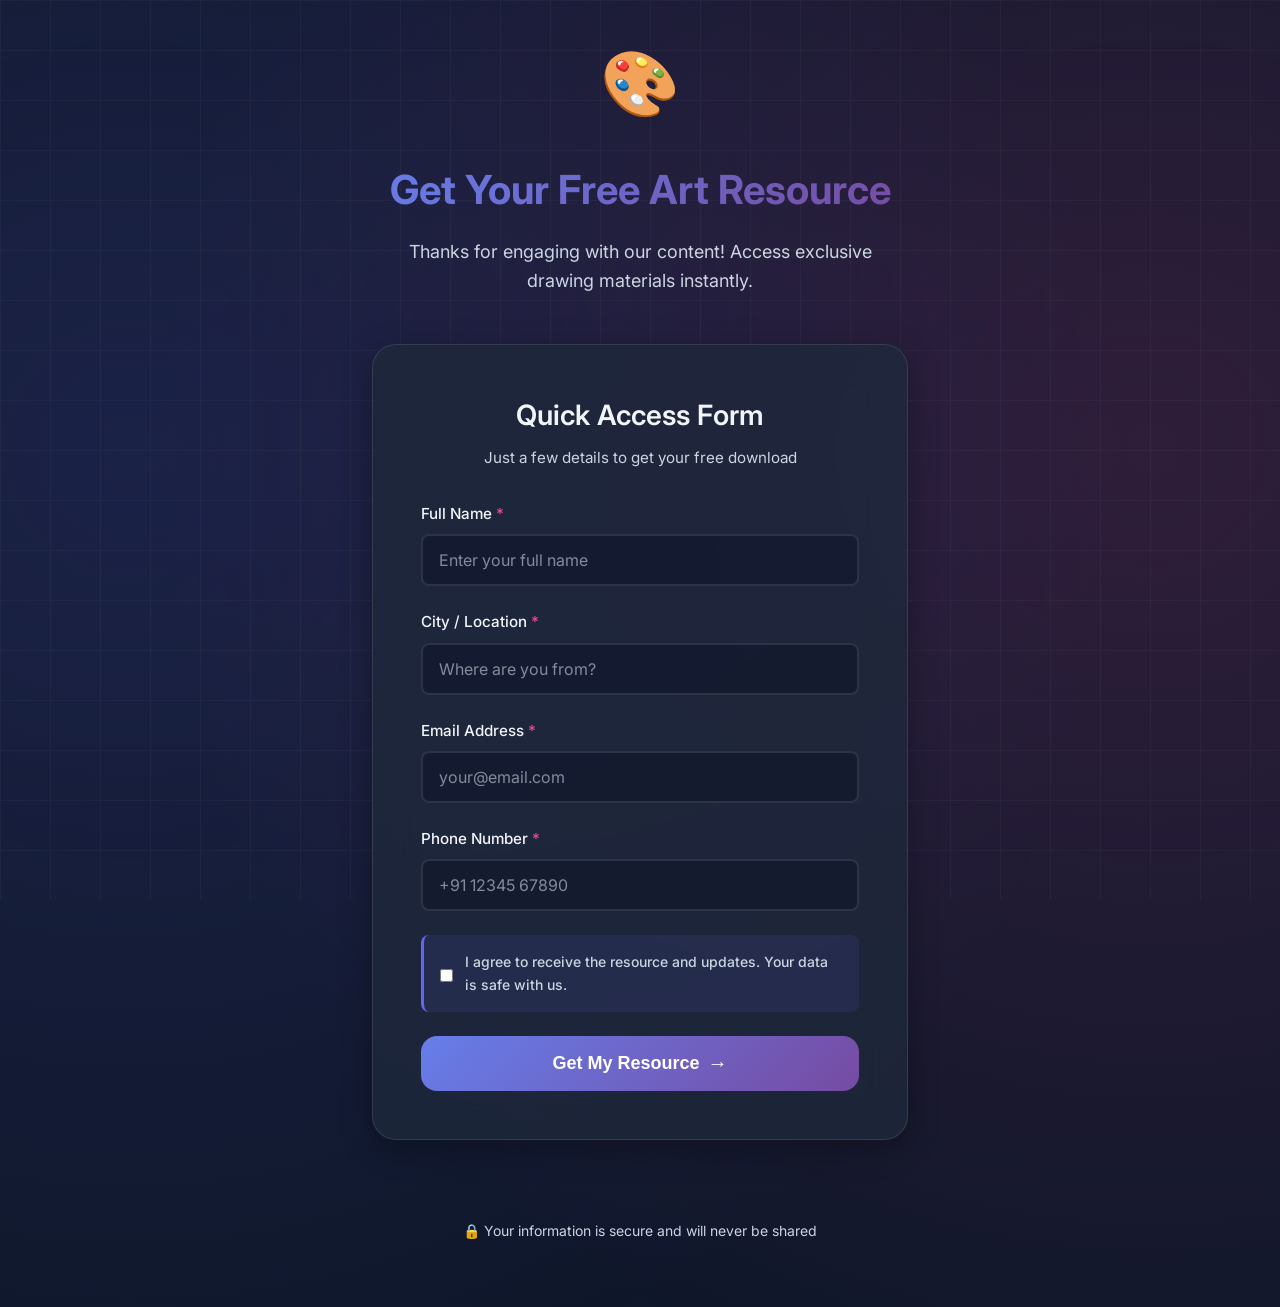
==== index.html @ a524d5ac "Initial commit - FrameGlobe landing pages" ====
<!DOCTYPE html>
<html lang="en">
<head>
    <meta charset="UTF-8">
    <meta name="viewport" content="width=device-width, initial-scale=1.0">
    <title>Get Your Free Art Resource</title>
    <meta name="description" content="Download exclusive art drawing resources and join our waiting list for premium courses">
    <link rel="preconnect" href="https://fonts.googleapis.com">
    <link rel="preconnect" href="https://fonts.gstatic.com" crossorigin>
    <link href="https://fonts.googleapis.com/css2?family=Inter:wght@400;500;600;700&display=swap" rel="stylesheet">
    <link rel="stylesheet" href="styles.css">
</head>
<body>
    <!-- Background Elements -->
    <div class="bg-gradient"></div>
    <div class="bg-pattern"></div>
    
    <!-- Main Container -->
    <div class="container">
        <!-- Hero Section -->
        <header class="hero">
            <div class="logo-badge">🎨</div>
            <h1 class="hero-title">Get Your Free Art Resource</h1>
            <p class="hero-subtitle">Thanks for engaging with our content! Access exclusive drawing materials instantly.</p>
        </header>

        <!-- Lead Capture Form (Hidden for returning users) -->
        <section id="leadFormSection" class="form-section">
            <div class="form-card">
                <div class="form-header">
                    <h2>Quick Access Form</h2>
                    <p>Just a few details to get your free download</p>
                </div>
                
                <form id="leadForm" class="lead-form">
                    <div class="form-group">
                        <label for="name">
                            <span class="label-text">Full Name</span>
                            <span class="required">*</span>
                        </label>
                        <input 
                            type="text" 
                            id="name" 
                            name="name" 
                            required 
                            placeholder="Enter your full name"
                            autocomplete="name"
                        >
                    </div>

                    <div class="form-group">
                        <label for="city">
                            <span class="label-text">City / Location</span>
                            <span class="required">*</span>
                        </label>
                        <input 
                            type="text" 
                            id="city" 
                            name="city" 
                            required 
                            placeholder="Where are you from?"
                            autocomplete="address-level2"
                        >
                    </div>

                    <div class="form-group">
                        <label for="email">
                            <span class="label-text">Email Address</span>
                            <span class="required">*</span>
                        </label>
                        <input 
                            type="email" 
                            id="email" 
                            name="email" 
                            required 
                            placeholder="your@email.com"
                            autocomplete="email"
                        >
                    </div>

                    <div class="form-group">
                        <label for="phone">
                            <span class="label-text">Phone Number</span>
                            <span class="required">*</span>
                        </label>
                        <input 
                            type="tel" 
                            id="phone" 
                            name="phone" 
                            required 
                            placeholder="+91 12345 67890"
                            autocomplete="tel"
                        >
                    </div>

                    <div class="privacy-notice">
                        <input type="checkbox" id="consent" name="consent" required>
                        <label for="consent">
                            I agree to receive the resource and updates. Your data is safe with us.
                        </label>
                    </div>

                    <button type="submit" class="submit-btn" id="submitBtn">
                        <span class="btn-text">Get My Resource</span>
                        <span class="btn-icon">→</span>
                    </button>

                    <div class="loading-state" id="loadingState">
                        <div class="spinner"></div>
                        <p>Processing your request...</p>
                    </div>
                </form>
            </div>
        </section>

        <!-- Direct Download Section (For returning users) -->
        <section id="directDownloadSection" class="download-section hidden">
            <div class="download-card">
                <div class="success-icon">✓</div>
                <h2>Welcome Back!</h2>
                <p>Your download is ready. Click below to get your resource.</p>
                <button id="directDownloadBtn" class="download-btn">
                    <span>Download Resource</span>
                    <span class="btn-icon">⬇</span>
                </button>
            </div>
        </section>

        <!-- Footer -->
        <footer class="footer">
            <p>🔒 Your information is secure and will never be shared</p>
        </footer>
    </div>

    <script src="script.js"></script>
</body>
</html>
---- styles.css ----
/* ============================================
   RESET & BASE STYLES
   ============================================ */
* {
    margin: 0;
    padding: 0;
    box-sizing: border-box;
}

:root {
    /* Color Palette */
    --color-primary: #6366f1;
    --color-primary-dark: #4f46e5;
    --color-primary-light: #818cf8;
    --color-secondary: #ec4899;
    --color-success: #10b981;
    --color-warning: #f59e0b;
    
    /* Gradients */
    --gradient-primary: linear-gradient(135deg, #667eea 0%, #764ba2 100%);
    --gradient-secondary: linear-gradient(135deg, #f093fb 0%, #f5576c 100%);
    --gradient-success: linear-gradient(135deg, #4ade80 0%, #22c55e 100%);
    
    /* Neutral Colors */
    --color-bg: #0f172a;
    --color-bg-secondary: #1e293b;
    --color-text: #f1f5f9;
    --color-text-secondary: #cbd5e1;
    --color-border: rgba(255, 255, 255, 0.1);
    
    /* Spacing */
    --spacing-xs: 0.5rem;
    --spacing-sm: 1rem;
    --spacing-md: 1.5rem;
    --spacing-lg: 2rem;
    --spacing-xl: 3rem;
    
    /* Border Radius */
    --radius-sm: 0.5rem;
    --radius-md: 1rem;
    --radius-lg: 1.5rem;
    
    /* Shadows */
    --shadow-sm: 0 2px 8px rgba(0, 0, 0, 0.1);
    --shadow-md: 0 4px 16px rgba(0, 0, 0, 0.2);
    --shadow-lg: 0 8px 32px rgba(0, 0, 0, 0.3);
    --shadow-glow: 0 0 40px rgba(99, 102, 241, 0.3);
    
    /* Transitions */
    --transition-fast: 0.2s ease;
    --transition-normal: 0.3s ease;
    --transition-slow: 0.5s ease;
}

body {
    font-family: 'Inter', -apple-system, BlinkMacSystemFont, 'Segoe UI', sans-serif;
    background: var(--color-bg);
    color: var(--color-text);
    line-height: 1.6;
    min-height: 100vh;
    overflow-x: hidden;
}

/* ============================================
   BACKGROUND EFFECTS
   ============================================ */
.bg-gradient {
    position: fixed;
    top: -50%;
    left: -50%;
    width: 200%;
    height: 200%;
    background: radial-gradient(circle at 30% 50%, rgba(99, 102, 241, 0.15) 0%, transparent 50%),
                radial-gradient(circle at 70% 50%, rgba(236, 72, 153, 0.15) 0%, transparent 50%);
    animation: rotateGradient 20s linear infinite;
    pointer-events: none;
    z-index: -1;
}

@keyframes rotateGradient {
    0% { transform: rotate(0deg); }
    100% { transform: rotate(360deg); }
}

.bg-pattern {
    position: fixed;
    top: 0;
    left: 0;
    width: 100%;
    height: 100%;
    background-image: 
        linear-gradient(rgba(255, 255, 255, 0.03) 1px, transparent 1px),
        linear-gradient(90deg, rgba(255, 255, 255, 0.03) 1px, transparent 1px);
    background-size: 50px 50px;
    pointer-events: none;
    z-index: -1;
}

/* ============================================
   CONTAINER & LAYOUT
   ============================================ */
.container {
    max-width: 600px;
    margin: 0 auto;
    padding: var(--spacing-lg);
    position: relative;
    z-index: 1;
}

/* ============================================
   HERO SECTION
   ============================================ */
.hero {
    text-align: center;
    margin-bottom: var(--spacing-xl);
    animation: fadeInUp 0.6s ease;
}

.logo-badge {
    font-size: 4rem;
    margin-bottom: var(--spacing-md);
    animation: float 3s ease-in-out infinite;
}

@keyframes float {
    0%, 100% { transform: translateY(0); }
    50% { transform: translateY(-10px); }
}

.hero-title {
    font-size: 2.5rem;
    font-weight: 700;
    margin-bottom: var(--spacing-sm);
    background: var(--gradient-primary);
    -webkit-background-clip: text;
    -webkit-text-fill-color: transparent;
    background-clip: text;
}

.hero-subtitle {
    font-size: 1.125rem;
    color: var(--color-text-secondary);
    max-width: 500px;
    margin: 0 auto;
}

/* ============================================
   FORM SECTIONS
   ============================================ */
.form-section,
.download-section,
.waitlist-section,
.existing-interest-section {
    animation: fadeInUp 0.6s ease 0.2s backwards;
}

.form-card,
.download-card,
.waitlist-card,
.existing-card,
.info-card {
    background: rgba(30, 41, 59, 0.8);
    backdrop-filter: blur(20px);
    border: 1px solid var(--color-border);
    border-radius: var(--radius-lg);
    padding: var(--spacing-xl);
    box-shadow: var(--shadow-lg);
    transition: transform var(--transition-normal), box-shadow var(--transition-normal);
}

.form-card:hover,
.waitlist-card:hover {
    transform: translateY(-4px);
    box-shadow: var(--shadow-lg), var(--shadow-glow);
}

.form-header,
.waitlist-header {
    text-align: center;
    margin-bottom: var(--spacing-lg);
}

.form-header h2,
.waitlist-header h2 {
    font-size: 1.75rem;
    font-weight: 600;
    margin-bottom: var(--spacing-xs);
}

.form-header p,
.waitlist-header p {
    color: var(--color-text-secondary);
    font-size: 0.95rem;
}

/* ============================================
   FORM ELEMENTS
   ============================================ */
.form-group {
    margin-bottom: var(--spacing-md);
}

label {
    display: flex;
    align-items: center;
    gap: 0.25rem;
    margin-bottom: var(--spacing-xs);
    font-weight: 500;
    font-size: 0.95rem;
}

.required {
    color: var(--color-secondary);
}

input,
select {
    width: 100%;
    padding: 0.875rem 1rem;
    background: rgba(15, 23, 42, 0.6);
    border: 2px solid var(--color-border);
    border-radius: var(--radius-sm);
    color: var(--color-text);
    font-size: 1rem;
    font-family: inherit;
    transition: all var(--transition-fast);
}

input:focus,
select:focus {
    outline: none;
    border-color: var(--color-primary);
    box-shadow: 0 0 0 3px rgba(99, 102, 241, 0.2);
}

input::placeholder {
    color: var(--color-text-secondary);
    opacity: 0.6;
}

select {
    cursor: pointer;
}

/* ============================================
   BUTTONS
   ============================================ */
.submit-btn,
.download-btn,
.backup-btn,
.secondary-btn {
    width: 100%;
    padding: 1rem 2rem;
    background: var(--gradient-primary);
    border: none;
    border-radius: var(--radius-md);
    color: white;
    font-size: 1.125rem;
    font-weight: 600;
    cursor: pointer;
    display: flex;
    align-items: center;
    justify-content: center;
    gap: 0.5rem;
    transition: all var(--transition-normal);
    position: relative;
    overflow: hidden;
}

.submit-btn::before,
.download-btn::before {
    content: '';
    position: absolute;
    top: 50%;
    left: 50%;
    width: 0;
    height: 0;
    border-radius: 50%;
    background: rgba(255, 255, 255, 0.2);
    transform: translate(-50%, -50%);
    transition: width 0.6s, height 0.6s;
}

.submit-btn:hover::before,
.download-btn:hover::before {
    width: 300px;
    height: 300px;
}

.submit-btn:hover,
.download-btn:hover {
    transform: translateY(-2px);
    box-shadow: 0 8px 24px rgba(99, 102, 241, 0.4);
}

.submit-btn:active,
.download-btn:active {
    transform: translateY(0);
}

.secondary-btn {
    background: rgba(99, 102, 241, 0.2);
    border: 2px solid var(--color-primary);
}

.secondary-btn:hover {
    background: rgba(99, 102, 241, 0.3);
}

.btn-icon {
    font-size: 1.25rem;
    transition: transform var(--transition-fast);
}

.submit-btn:hover .btn-icon,
.download-btn:hover .btn-icon {
    transform: translateX(4px);
}

/* ============================================
   PRIVACY & CONSENT
   ============================================ */
.privacy-notice {
    display: flex;
    gap: 0.75rem;
    margin: var(--spacing-md) 0;
    padding: var(--spacing-sm);
    background: rgba(99, 102, 241, 0.1);
    border-radius: var(--radius-sm);
    border-left: 3px solid var(--color-primary);
}

.privacy-notice input[type="checkbox"] {
    width: auto;
    margin-top: 0.25rem;
    cursor: pointer;
}

.privacy-notice label {
    font-size: 0.875rem;
    color: var(--color-text-secondary);
    margin: 0;
    cursor: pointer;
}

/* ============================================
   LOADING STATE
   ============================================ */
.loading-state {
    display: none;
    text-align: center;
    padding: var(--spacing-md) 0;
}

.loading-state.active {
    display: block;
}

.spinner {
    width: 40px;
    height: 40px;
    margin: 0 auto var(--spacing-sm);
    border: 4px solid rgba(99, 102, 241, 0.3);
    border-top-color: var(--color-primary);
    border-radius: 50%;
    animation: spin 0.8s linear infinite;
}

@keyframes spin {
    to { transform: rotate(360deg); }
}

/* ============================================
   SUCCESS STATES
   ============================================ */
.success-checkmark {
    width: 80px;
    height: 80px;
    margin: 0 auto var(--spacing-md);
}

.success-checkmark svg {
    width: 100%;
    height: 100%;
}

.success-checkmark circle {
    stroke: var(--color-success);
    stroke-width: 2;
    stroke-dasharray: 166;
    stroke-dashoffset: 166;
    animation: stroke 0.6s cubic-bezier(0.65, 0, 0.45, 1) forwards;
}

.success-checkmark path {
    stroke: var(--color-success);
    stroke-width: 3;
    stroke-dasharray: 48;
    stroke-dashoffset: 48;
    animation: stroke 0.3s cubic-bezier(0.65, 0, 0.45, 1) 0.6s forwards;
}

@keyframes stroke {
    100% { stroke-dashoffset: 0; }
}

.confirmation-header {
    text-align: center;
    margin-bottom: var(--spacing-xl);
}

.confirmation-title {
    font-size: 2rem;
    font-weight: 700;
    margin-bottom: var(--spacing-xs);
}

.confirmation-subtitle {
    color: var(--color-text-secondary);
}

/* ============================================
   COUNTER DISPLAY
   ============================================ */
.counter-display {
    text-align: center;
    margin: var(--spacing-lg) 0;
}

.counter-badge {
    display: inline-flex;
    flex-direction: column;
    align-items: center;
    padding: var(--spacing-md) var(--spacing-lg);
    background: var(--gradient-primary);
    border-radius: var(--radius-lg);
    box-shadow: var(--shadow-md);
}

.counter-number {
    font-size: 3rem;
    font-weight: 700;
    line-height: 1;
    margin-bottom: 0.25rem;
}

.counter-label {
    font-size: 0.95rem;
    opacity: 0.9;
}

/* ============================================
   EXISTING INTEREST SECTION
   ============================================ */
.badge-success {
    font-size: 4rem;
    text-align: center;
    margin-bottom: var(--spacing-md);
}

.existing-card h2 {
    text-align: center;
    font-size: 1.75rem;
    margin-bottom: var(--spacing-sm);
}

.existing-subtitle {
    text-align: center;
    color: var(--color-text-secondary);
    margin-bottom: var(--spacing-lg);
}

.current-selection {
    background: rgba(16, 185, 129, 0.1);
    border: 2px solid rgba(16, 185, 129, 0.3);
    border-radius: var(--radius-md);
    padding: var(--spacing-md);
    margin-bottom: var(--spacing-lg);
}

.current-selection h3 {
    font-size: 1.125rem;
    margin-bottom: var(--spacing-sm);
    color: var(--color-success);
}

.preference-display {
    display: flex;
    flex-direction: column;
    gap: var(--spacing-sm);
}

.preference-item {
    display: flex;
    justify-content: space-between;
    align-items: center;
    padding: var(--spacing-xs) 0;
}

.preference-label {
    font-weight: 600;
    color: var(--color-text-secondary);
}

.preference-value {
    font-weight: 600;
    color: var(--color-text);
}

/* ============================================
   UTILITY CLASSES
   ============================================ */
.hidden {
    display: none !important;
}

.success-message {
    text-align: center;
    padding: var(--spacing-lg);
    background: rgba(16, 185, 129, 0.1);
    border-radius: var(--radius-md);
    margin-top: var(--spacing-md);
}

.success-icon {
    font-size: 3rem;
    margin-bottom: var(--spacing-sm);
}

.success-message h3 {
    font-size: 1.5rem;
    margin-bottom: var(--spacing-xs);
    color: var(--color-success);
}

/* ============================================
   FOOTER
   ============================================ */
.footer {
    text-align: center;
    margin-top: var(--spacing-xl);
    padding: var(--spacing-lg) 0;
    color: var(--color-text-secondary);
    font-size: 0.875rem;
}

/* ============================================
   ANIMATIONS
   ============================================ */
@keyframes fadeInUp {
    from {
        opacity: 0;
        transform: translateY(30px);
    }
    to {
        opacity: 1;
        transform: translateY(0);
    }
}

/* ============================================
   RESPONSIVE DESIGN
   ============================================ */
@media (max-width: 768px) {
    .container {
        padding: var(--spacing-md);
    }
    
    .hero-title {
        font-size: 2rem;
    }
    
    .hero-subtitle {
        font-size: 1rem;
    }
    
    .form-card,
    .download-card,
    .waitlist-card,
    .existing-card {
        padding: var(--spacing-lg);
    }
    
    .counter-number {
        font-size: 2.5rem;
    }
}

@media (max-width: 480px) {
    .hero-title {
        font-size: 1.75rem;
    }
    
    .logo-badge {
        font-size: 3rem;
    }
    
    .form-card,
    .waitlist-card {
        padding: var(--spacing-md);
    }
}
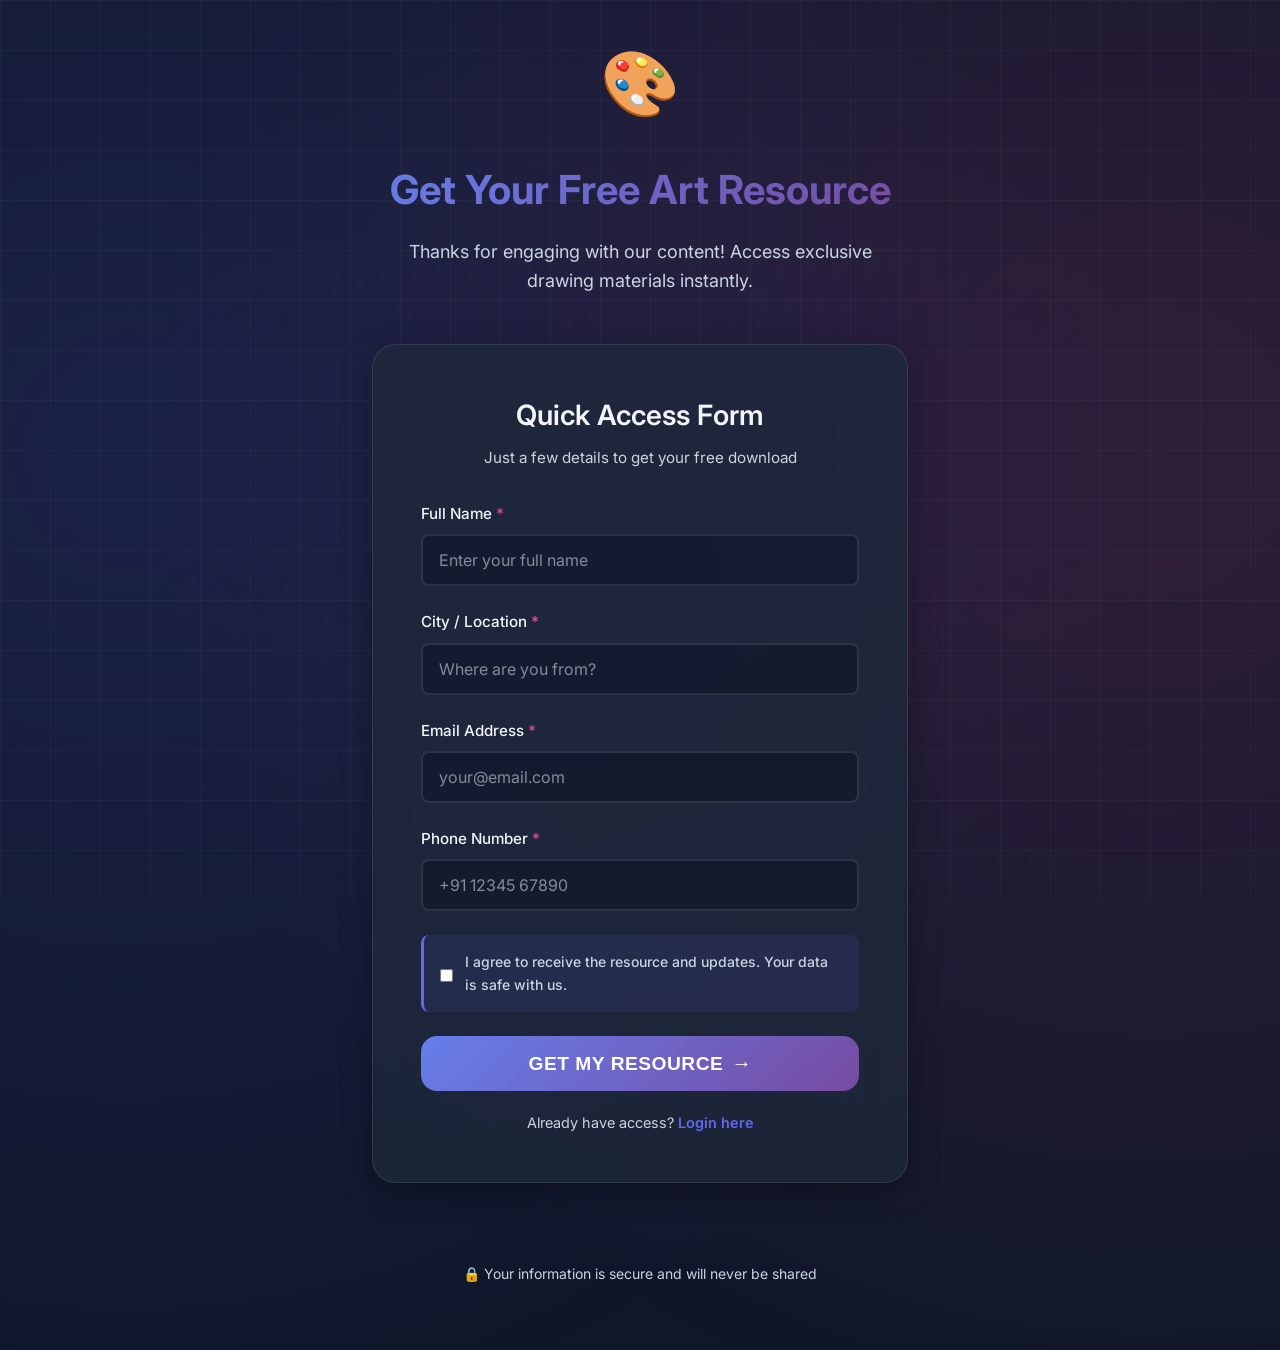
==== commit 47983951: "Implemented Login flow and Admin Resource Management Dashboard with Copy Link feature" ====
--- a/index.html
+++ b/index.html
@@ -109,6 +109,10 @@
                         <div class="spinner"></div>
                         <p>Processing your request...</p>
                     </div>
+
+                    <div class="form-footer">
+                        <p>Already have access? <a href="login.html" class="login-link">Login here</a></p>
+                    </div>
                 </form>
             </div>
         </section>
--- a/styles.css
+++ b/styles.css
@@ -15,37 +15,37 @@
     --color-secondary: #ec4899;
     --color-success: #10b981;
     --color-warning: #f59e0b;
-    
+
     /* Gradients */
     --gradient-primary: linear-gradient(135deg, #667eea 0%, #764ba2 100%);
     --gradient-secondary: linear-gradient(135deg, #f093fb 0%, #f5576c 100%);
     --gradient-success: linear-gradient(135deg, #4ade80 0%, #22c55e 100%);
-    
+
     /* Neutral Colors */
     --color-bg: #0f172a;
     --color-bg-secondary: #1e293b;
     --color-text: #f1f5f9;
     --color-text-secondary: #cbd5e1;
     --color-border: rgba(255, 255, 255, 0.1);
-    
+
     /* Spacing */
     --spacing-xs: 0.5rem;
     --spacing-sm: 1rem;
     --spacing-md: 1.5rem;
     --spacing-lg: 2rem;
     --spacing-xl: 3rem;
-    
+
     /* Border Radius */
     --radius-sm: 0.5rem;
     --radius-md: 1rem;
     --radius-lg: 1.5rem;
-    
+
     /* Shadows */
     --shadow-sm: 0 2px 8px rgba(0, 0, 0, 0.1);
     --shadow-md: 0 4px 16px rgba(0, 0, 0, 0.2);
     --shadow-lg: 0 8px 32px rgba(0, 0, 0, 0.3);
     --shadow-glow: 0 0 40px rgba(99, 102, 241, 0.3);
-    
+
     /* Transitions */
     --transition-fast: 0.2s ease;
     --transition-normal: 0.3s ease;
@@ -71,15 +71,20 @@
     width: 200%;
     height: 200%;
     background: radial-gradient(circle at 30% 50%, rgba(99, 102, 241, 0.15) 0%, transparent 50%),
-                radial-gradient(circle at 70% 50%, rgba(236, 72, 153, 0.15) 0%, transparent 50%);
+        radial-gradient(circle at 70% 50%, rgba(236, 72, 153, 0.15) 0%, transparent 50%);
     animation: rotateGradient 20s linear infinite;
     pointer-events: none;
     z-index: -1;
 }
 
 @keyframes rotateGradient {
-    0% { transform: rotate(0deg); }
-    100% { transform: rotate(360deg); }
+    0% {
+        transform: rotate(0deg);
+    }
+
+    100% {
+        transform: rotate(360deg);
+    }
 }
 
 .bg-pattern {
@@ -88,7 +93,7 @@
     left: 0;
     width: 100%;
     height: 100%;
-    background-image: 
+    background-image:
         linear-gradient(rgba(255, 255, 255, 0.03) 1px, transparent 1px),
         linear-gradient(90deg, rgba(255, 255, 255, 0.03) 1px, transparent 1px);
     background-size: 50px 50px;
@@ -123,10 +128,62 @@
 }
 
 @keyframes float {
-    0%, 100% { transform: translateY(0); }
-    50% { transform: translateY(-10px); }
-}
-
+
+    0%,
+    100% {
+        transform: translateY(0);
+    }
+
+    50% {
+        transform: translateY(-10px);
+    }
+}
+
+/* Form Footer & Login Link */
+.form-footer {
+    margin-top: 20px;
+    text-align: center;
+    font-size: 0.9rem;
+    color: var(--color-text-secondary); /* Adjusted to use existing variable */
+}
+
+.login-link {
+    color: var(--color-primary); /* Adjusted to use existing variable */
+    text-decoration: none;
+    font-weight: 600;
+    transition: all var(--transition-normal); /* Adjusted to use existing variable */
+}
+
+.login-link:hover {
+    color: var(--color-primary-light); /* Adjusted to use existing variable */
+    text-decoration: underline;
+}
+
+/* Error Messages */
+.error-message {
+    background: rgba(239, 68, 68, 0.1);
+    border: 1px solid rgba(239, 68, 68, 0.2);
+    color: #ef4444;
+    padding: 12px;
+    border-radius: 8px;
+    margin-bottom: 20px;
+    font-size: 0.9rem;
+    text-align: center;
+}
+
+.hidden {
+    display: none !important;
+}
+
+/* Page Animations */
+@keyframes fadeIn {
+    from { opacity: 0; transform: translateY(10px); }
+    to { opacity: 1; transform: translateY(0); }
+}
+
+.form-card, .download-card {
+    animation: fadeIn 0.6s ease-out forwards;
+}
 .hero-title {
     font-size: 2.5rem;
     font-weight: 700;
@@ -367,7 +424,9 @@
 }
 
 @keyframes spin {
-    to { transform: rotate(360deg); }
+    to {
+        transform: rotate(360deg);
+    }
 }
 
 /* ============================================
@@ -401,7 +460,9 @@
 }
 
 @keyframes stroke {
-    100% { stroke-dashoffset: 0; }
+    100% {
+        stroke-dashoffset: 0;
+    }
 }
 
 .confirmation-header {
@@ -552,6 +613,7 @@
         opacity: 0;
         transform: translateY(30px);
     }
+
     to {
         opacity: 1;
         transform: translateY(0);
@@ -559,28 +621,250 @@
 }
 
 /* ============================================
+   VIP EARLY BIRD OFFER (TRIPWIRE)
+   ============================================ */
+.early-bird-section {
+    margin-bottom: var(--spacing-lg);
+    animation: fadeInUp 0.6s ease 0.1s backwards;
+}
+
+.offer-card {
+    background: linear-gradient(145deg, rgba(30, 41, 59, 0.9), rgba(15, 23, 42, 0.95));
+    border: 2px solid #ffd700;
+    /* Gold Border */
+    border-radius: var(--radius-lg);
+    padding: var(--spacing-xl);
+    box-shadow: 0 0 30px rgba(255, 215, 0, 0.15);
+    position: relative;
+    overflow: hidden;
+    text-align: center;
+}
+
+.offer-ribbon {
+    position: absolute;
+    top: 20px;
+    right: -35px;
+    background: #ffd700;
+    color: #000;
+    width: 150px;
+    text-align: center;
+    font-weight: 800;
+    font-size: 0.75rem;
+    padding: 5px 0;
+    transform: rotate(45deg);
+    box-shadow: 0 2px 5px rgba(0, 0, 0, 0.2);
+    z-index: 10;
+}
+
+.offer-header h2 {
+    font-size: 1.8rem;
+    background: linear-gradient(to right, #fff, #ffd700);
+    -webkit-background-clip: text;
+    -webkit-text-fill-color: transparent;
+    background-clip: text;
+    margin-bottom: var(--spacing-xs);
+}
+
+.offer-sub {
+    color: var(--color-text-secondary);
+    font-size: 0.95rem;
+    max-width: 400px;
+    margin: 0 auto var(--spacing-lg);
+}
+
+/* Bonus Stack */
+.bonus-stack {
+    display: flex;
+    flex-direction: column;
+    gap: var(--spacing-sm);
+    margin-bottom: var(--spacing-lg);
+    text-align: left;
+}
+
+.bonus-item {
+    display: flex;
+    align-items: center;
+    gap: 15px;
+    background: rgba(255, 255, 255, 0.05);
+    padding: 12px 15px;
+    border-radius: var(--radius-md);
+    border: 1px solid rgba(255, 255, 255, 0.05);
+}
+
+.bonus-icon {
+    font-size: 1.5rem;
+}
+
+.bonus-details h3 {
+    font-size: 0.95rem;
+    color: #fff;
+    margin-bottom: 2px;
+}
+
+.bonus-details p {
+    font-size: 0.8rem;
+    color: #aaa;
+    line-height: 1.2;
+}
+
+.value-tag {
+    display: block;
+    font-size: 0.7rem;
+    color: #ffd700;
+    text-transform: uppercase;
+    font-weight: 700;
+    margin-top: 2px;
+}
+
+/* Price Breakdown */
+.price-breakdown {
+    background: rgba(0, 0, 0, 0.3);
+    border-radius: var(--radius-md);
+    padding: 15px;
+    margin-bottom: var(--spacing-lg);
+    display: flex;
+    justify-content: space-around;
+    align-items: center;
+}
+
+.total-value {
+    color: #aaa;
+    font-size: 0.9rem;
+}
+
+.strike {
+    text-decoration: line-through;
+    color: #ef4444;
+    /* Red strike */
+}
+
+.final-price {
+    color: #fff;
+    font-size: 1.2rem;
+    font-weight: 700;
+}
+
+.highlight {
+    color: #ffd700;
+    font-size: 1.5rem;
+}
+
+/* VIP Button */
+.vip-btn {
+    display: flex;
+    flex-direction: column;
+    align-items: center;
+    justify-content: center;
+    width: 100%;
+    background: linear-gradient(to right, #f59e0b, #ffd700);
+    color: #000;
+    text-decoration: none;
+    padding: 15px;
+    border-radius: var(--radius-md);
+    font-weight: 800;
+    margin-bottom: 15px;
+    transition: transform 0.2s;
+    box-shadow: 0 5px 20px rgba(245, 158, 11, 0.3);
+}
+
+.vip-btn:hover {
+    transform: translateY(-3px);
+    box-shadow: 0 10px 30px rgba(245, 158, 11, 0.5);
+}
+
+.btn-text {
+    font-size: 1.2rem;
+    text-transform: uppercase;
+    letter-spacing: 0.5px;
+}
+
+.btn-sub {
+    font-size: 0.8rem;
+    opacity: 0.8;
+    font-weight: 600;
+}
+
+.pulse-animation {
+    animation: pulse-yellow 2s infinite;
+}
+
+@keyframes pulse-yellow {
+    0% {
+        box-shadow: 0 0 0 0 rgba(255, 215, 0, 0.7);
+    }
+
+    70% {
+        box-shadow: 0 0 0 10px rgba(255, 215, 0, 0);
+    }
+
+    100% {
+        box-shadow: 0 0 0 0 rgba(255, 215, 0, 0);
+    }
+}
+
+.guarantee-text {
+    font-size: 0.75rem;
+    color: #666;
+    margin-top: 10px;
+}
+
+.divider-text {
+    text-align: center;
+    color: #666;
+    font-weight: 700;
+    margin: 20px 0;
+    font-size: 0.9rem;
+    letter-spacing: 1px;
+    position: relative;
+}
+
+.divider-text::before,
+.divider-text::after {
+    content: "";
+    position: absolute;
+    top: 50%;
+    width: 40%;
+    height: 1px;
+    background: rgba(255, 255, 255, 0.1);
+}
+
+.divider-text::before {
+    left: 0;
+}
+
+.divider-text::after {
+    right: 0;
+}
+
+.simple-card {
+    background: rgba(30, 41, 59, 0.4);
+    /* Less prominent bg */
+    border: 1px dashed rgba(255, 255, 255, 0.1);
+}
+
+/* ============================================
    RESPONSIVE DESIGN
    ============================================ */
 @media (max-width: 768px) {
     .container {
         padding: var(--spacing-md);
     }
-    
+
     .hero-title {
         font-size: 2rem;
     }
-    
+
     .hero-subtitle {
         font-size: 1rem;
     }
-    
+
     .form-card,
     .download-card,
     .waitlist-card,
     .existing-card {
         padding: var(--spacing-lg);
     }
-    
+
     .counter-number {
         font-size: 2.5rem;
     }
@@ -590,13 +874,13 @@
     .hero-title {
         font-size: 1.75rem;
     }
-    
+
     .logo-badge {
         font-size: 3rem;
     }
-    
+
     .form-card,
     .waitlist-card {
         padding: var(--spacing-md);
     }
-}
+}
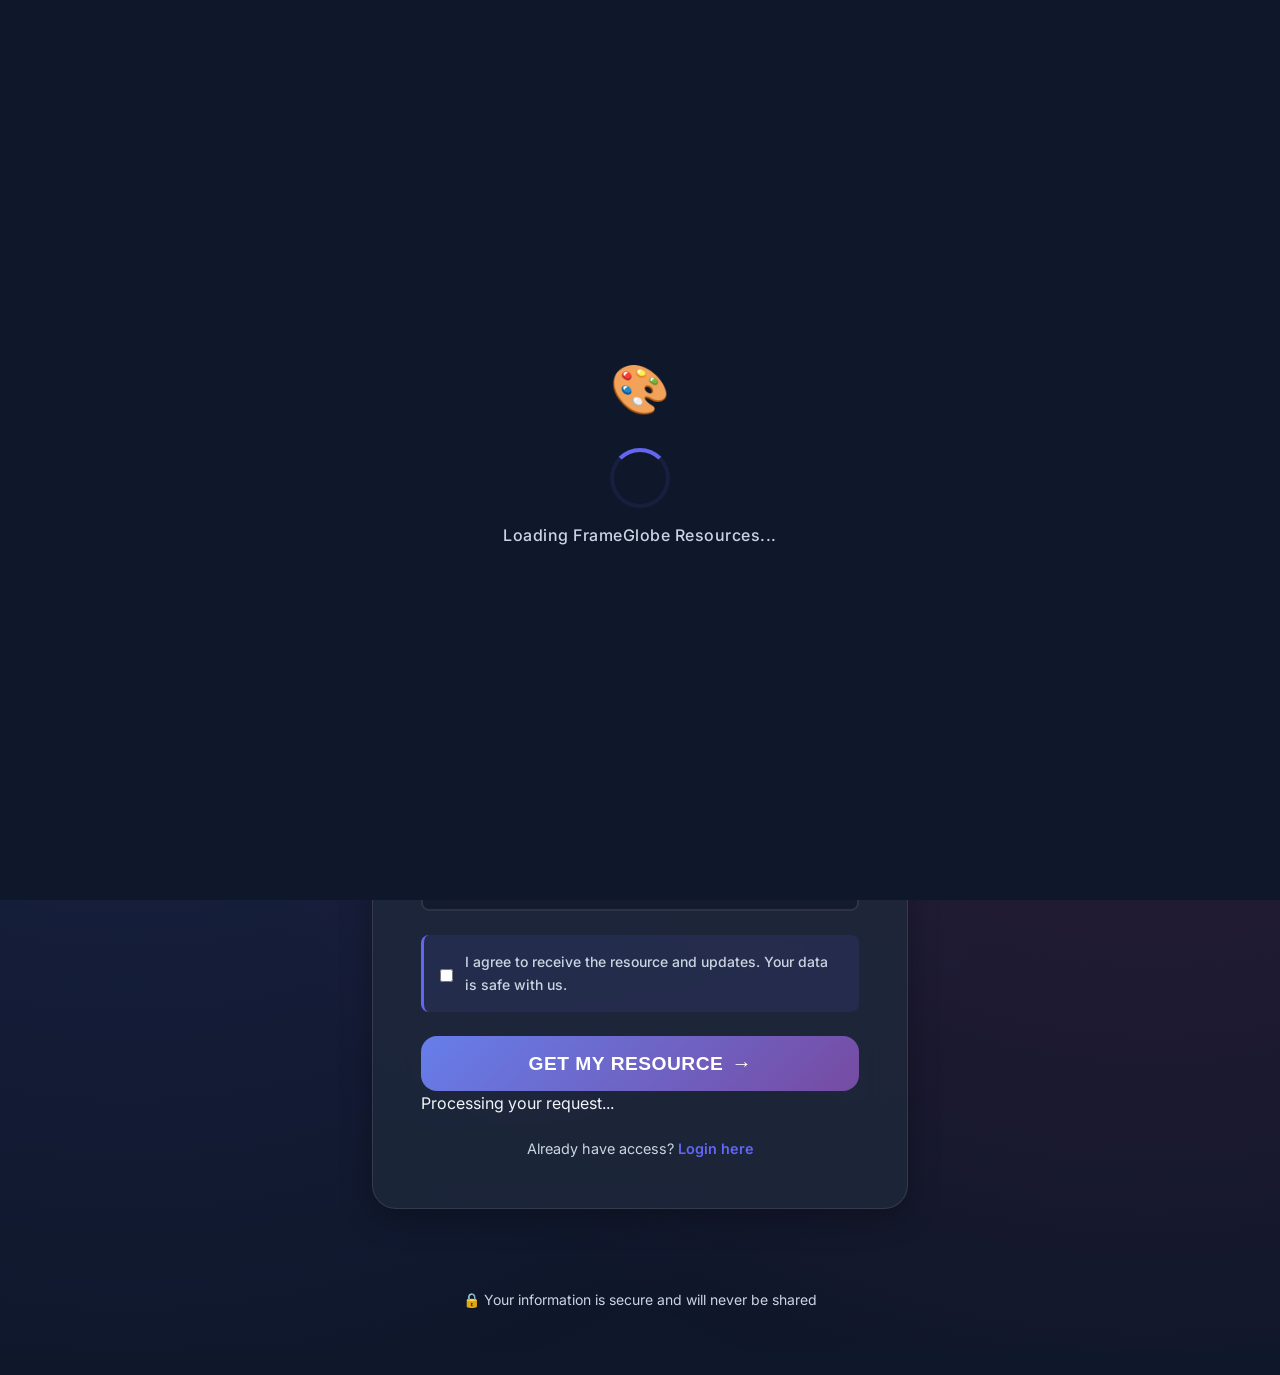
==== commit b498e354: "UI Optimization: Mobile-first design, card views, and global loading overlay" ====
--- a/index.html
+++ b/index.html
@@ -1,27 +1,39 @@
 <!DOCTYPE html>
 <html lang="en">
+
 <head>
     <meta charset="UTF-8">
     <meta name="viewport" content="width=device-width, initial-scale=1.0">
     <title>Get Your Free Art Resource</title>
-    <meta name="description" content="Download exclusive art drawing resources and join our waiting list for premium courses">
+    <meta name="description"
+        content="Download exclusive art drawing resources and join our waiting list for premium courses">
     <link rel="preconnect" href="https://fonts.googleapis.com">
     <link rel="preconnect" href="https://fonts.gstatic.com" crossorigin>
     <link href="https://fonts.googleapis.com/css2?family=Inter:wght@400;500;600;700&display=swap" rel="stylesheet">
     <link rel="stylesheet" href="styles.css">
 </head>
+
 <body>
+    <!-- Global Loading Overlay -->
+    <div id="globalLoader" class="loading-overlay">
+        <div class="loader-logo">🎨</div>
+        <div class="spinner-large"></div>
+        <p>Loading FrameGlobe Resources...</p>
+    </div>
+
     <!-- Background Elements -->
+
     <div class="bg-gradient"></div>
     <div class="bg-pattern"></div>
-    
+
     <!-- Main Container -->
     <div class="container">
         <!-- Hero Section -->
         <header class="hero">
             <div class="logo-badge">🎨</div>
             <h1 class="hero-title">Get Your Free Art Resource</h1>
-            <p class="hero-subtitle">Thanks for engaging with our content! Access exclusive drawing materials instantly.</p>
+            <p class="hero-subtitle">Thanks for engaging with our content! Access exclusive drawing materials instantly.
+            </p>
         </header>
 
         <!-- Lead Capture Form (Hidden for returning users) -->
@@ -31,21 +43,15 @@
                     <h2>Quick Access Form</h2>
                     <p>Just a few details to get your free download</p>
                 </div>
-                
+
                 <form id="leadForm" class="lead-form">
                     <div class="form-group">
                         <label for="name">
                             <span class="label-text">Full Name</span>
                             <span class="required">*</span>
                         </label>
-                        <input 
-                            type="text" 
-                            id="name" 
-                            name="name" 
-                            required 
-                            placeholder="Enter your full name"
-                            autocomplete="name"
-                        >
+                        <input type="text" id="name" name="name" required placeholder="Enter your full name"
+                            autocomplete="name">
                     </div>
 
                     <div class="form-group">
@@ -53,14 +59,8 @@
                             <span class="label-text">City / Location</span>
                             <span class="required">*</span>
                         </label>
-                        <input 
-                            type="text" 
-                            id="city" 
-                            name="city" 
-                            required 
-                            placeholder="Where are you from?"
-                            autocomplete="address-level2"
-                        >
+                        <input type="text" id="city" name="city" required placeholder="Where are you from?"
+                            autocomplete="address-level2">
                     </div>
 
                     <div class="form-group">
@@ -68,14 +68,8 @@
                             <span class="label-text">Email Address</span>
                             <span class="required">*</span>
                         </label>
-                        <input 
-                            type="email" 
-                            id="email" 
-                            name="email" 
-                            required 
-                            placeholder="your@email.com"
-                            autocomplete="email"
-                        >
+                        <input type="email" id="email" name="email" required placeholder="your@email.com"
+                            autocomplete="email">
                     </div>
 
                     <div class="form-group">
@@ -83,14 +77,8 @@
                             <span class="label-text">Phone Number</span>
                             <span class="required">*</span>
                         </label>
-                        <input 
-                            type="tel" 
-                            id="phone" 
-                            name="phone" 
-                            required 
-                            placeholder="+91 12345 67890"
-                            autocomplete="tel"
-                        >
+                        <input type="tel" id="phone" name="phone" required placeholder="+91 12345 67890"
+                            autocomplete="tel">
                     </div>
 
                     <div class="privacy-notice">
@@ -138,4 +126,5 @@
 
     <script src="script.js"></script>
 </body>
-</html>
+
+</html>
--- a/styles.css
+++ b/styles.css
@@ -144,18 +144,22 @@
     margin-top: 20px;
     text-align: center;
     font-size: 0.9rem;
-    color: var(--color-text-secondary); /* Adjusted to use existing variable */
+    color: var(--color-text-secondary);
+    /* Adjusted to use existing variable */
 }
 
 .login-link {
-    color: var(--color-primary); /* Adjusted to use existing variable */
+    color: var(--color-primary);
+    /* Adjusted to use existing variable */
     text-decoration: none;
     font-weight: 600;
-    transition: all var(--transition-normal); /* Adjusted to use existing variable */
+    transition: all var(--transition-normal);
+    /* Adjusted to use existing variable */
 }
 
 .login-link:hover {
-    color: var(--color-primary-light); /* Adjusted to use existing variable */
+    color: var(--color-primary-light);
+    /* Adjusted to use existing variable */
     text-decoration: underline;
 }
 
@@ -177,13 +181,22 @@
 
 /* Page Animations */
 @keyframes fadeIn {
-    from { opacity: 0; transform: translateY(10px); }
-    to { opacity: 1; transform: translateY(0); }
-}
-
-.form-card, .download-card {
+    from {
+        opacity: 0;
+        transform: translateY(10px);
+    }
+
+    to {
+        opacity: 1;
+        transform: translateY(0);
+    }
+}
+
+.form-card,
+.download-card {
     animation: fadeIn 0.6s ease-out forwards;
 }
+
 .hero-title {
     font-size: 2.5rem;
     font-weight: 700;
@@ -401,26 +414,48 @@
 }
 
 /* ============================================
-   LOADING STATE
-   ============================================ */
-.loading-state {
-    display: none;
-    text-align: center;
-    padding: var(--spacing-md) 0;
-}
-
-.loading-state.active {
-    display: block;
-}
-
-.spinner {
-    width: 40px;
-    height: 40px;
-    margin: 0 auto var(--spacing-sm);
-    border: 4px solid rgba(99, 102, 241, 0.3);
-    border-top-color: var(--color-primary);
+   LOADING OVERLAY & SPINNERS
+   ============================================ */
+.loading-overlay {
+    position: fixed;
+    top: 0;
+    left: 0;
+    width: 100%;
+    height: 100%;
+    background: var(--color-bg);
+    display: flex;
+    flex-direction: column;
+    align-items: center;
+    justify-content: center;
+    z-index: 9999;
+    transition: opacity 0.5s ease, visibility 0.5s;
+}
+
+.loading-overlay.fade-out {
+    opacity: 0;
+    visibility: hidden;
+}
+
+.loader-logo {
+    font-size: 3rem;
+    margin-bottom: 20px;
+    animation: float 2s ease-in-out infinite;
+}
+
+.spinner-large {
+    width: 60px;
+    height: 60px;
+    border: 4px solid rgba(99, 102, 241, 0.1);
+    border-top: 4px solid var(--color-primary);
     border-radius: 50%;
-    animation: spin 0.8s linear infinite;
+    animation: spin 1s linear infinite;
+}
+
+.loading-overlay p {
+    margin-top: 15px;
+    color: var(--color-text-secondary);
+    font-weight: 500;
+    letter-spacing: 0.5px;
 }
 
 @keyframes spin {
@@ -428,6 +463,7 @@
         transform: rotate(360deg);
     }
 }
+
 
 /* ============================================
    SUCCESS STATES
@@ -843,44 +879,155 @@
 }
 
 /* ============================================
-   RESPONSIVE DESIGN
+   MOBILE RESPONSIVENESS
    ============================================ */
 @media (max-width: 768px) {
-    .container {
-        padding: var(--spacing-md);
+    :root {
+        --spacing-xl: 1.5rem;
+        --spacing-lg: 1rem;
+    }
+
+    .container,
+    .admin-container {
+        padding: 10px;
+        width: 100%;
+        max-width: 100%;
     }
 
     .hero-title {
-        font-size: 2rem;
-    }
-
-    .hero-subtitle {
-        font-size: 1rem;
+        font-size: 1.75rem;
     }
 
     .form-card,
     .download-card,
     .waitlist-card,
-    .existing-card {
-        padding: var(--spacing-lg);
-    }
-
-    .counter-number {
-        font-size: 2.5rem;
+    .admin-card {
+        padding: 1.25rem;
+        border-radius: var(--radius-md);
+    }
+
+    /* Admin Tabs Scrollable */
+    .admin-tabs {
+        display: flex;
+        overflow-x: auto;
+        white-space: nowrap;
+        gap: 8px;
+        padding-bottom: 10px;
+        margin-bottom: 15px;
+        border-bottom: 1px solid var(--color-border);
+        -webkit-overflow-scrolling: touch;
+        scrollbar-width: none;
+        /* Hide scrollbar Firefox */
+    }
+
+    .admin-tabs::-webkit-scrollbar {
+        display: none;
+        /* Hide scrollbar Chrome/Safari */
+    }
+
+    .tab-btn {
+        flex: 0 0 auto;
+        padding: 8px 16px;
+        font-size: 0.85rem;
+    }
+
+    /* Stats Grid */
+    .stats-grid {
+        grid-template-columns: 1fr;
+        gap: 10px;
+    }
+
+    /* Card-View for Tables */
+    .resource-table {
+        border: none;
+    }
+
+    .resource-table thead {
+        display: none;
+    }
+
+    .resource-table tbody,
+    .resource-table tr,
+    .resource-table td {
+        display: block;
+        width: 100%;
+    }
+
+    .resource-table tr {
+        background: rgba(255, 255, 255, 0.03);
+        border: 1px solid var(--color-border);
+        border-radius: 12px;
+        margin-bottom: 15px;
+        padding: 15px;
+    }
+
+    .resource-table td {
+        border-bottom: 1px solid rgba(255, 255, 255, 0.05);
+        padding: 12px 0;
+        text-align: right;
+        display: flex;
+        justify-content: space-between;
+        align-items: center;
+        font-size: 0.9rem;
+    }
+
+    .resource-table td:last-child {
+        border-bottom: none;
+        flex-direction: column;
+        gap: 10px;
+        padding-top: 15px;
+    }
+
+    .resource-table td::before {
+        content: attr(data-label);
+        font-weight: 700;
+        color: var(--color-primary);
+        font-size: 0.75rem;
+        text-transform: uppercase;
+    }
+
+    .action-btns {
+        width: 100%;
+        gap: 8px;
+    }
+
+    .btn-small {
+        flex: 1;
+        justify-content: center;
+        padding: 12px;
+    }
+
+    /* Form Adjustments */
+    .form-group label {
+        font-size: 0.9rem;
+    }
+
+    input,
+    select {
+        padding: 12px;
+        font-size: 16px;
+        /* Prevent iOS zoom */
+    }
+
+    .submit-btn,
+    .download-btn,
+    .vip-btn {
+        padding: 1.125rem;
+        border-radius: 12px;
+    }
+
+    .modal-content {
+        width: 95%;
+        padding: 20px;
     }
 }
 
 @media (max-width: 480px) {
     .hero-title {
-        font-size: 1.75rem;
+        font-size: 1.5rem;
     }
 
     .logo-badge {
-        font-size: 3rem;
-    }
-
-    .form-card,
-    .waitlist-card {
-        padding: var(--spacing-md);
+        font-size: 2.5rem;
     }
 }
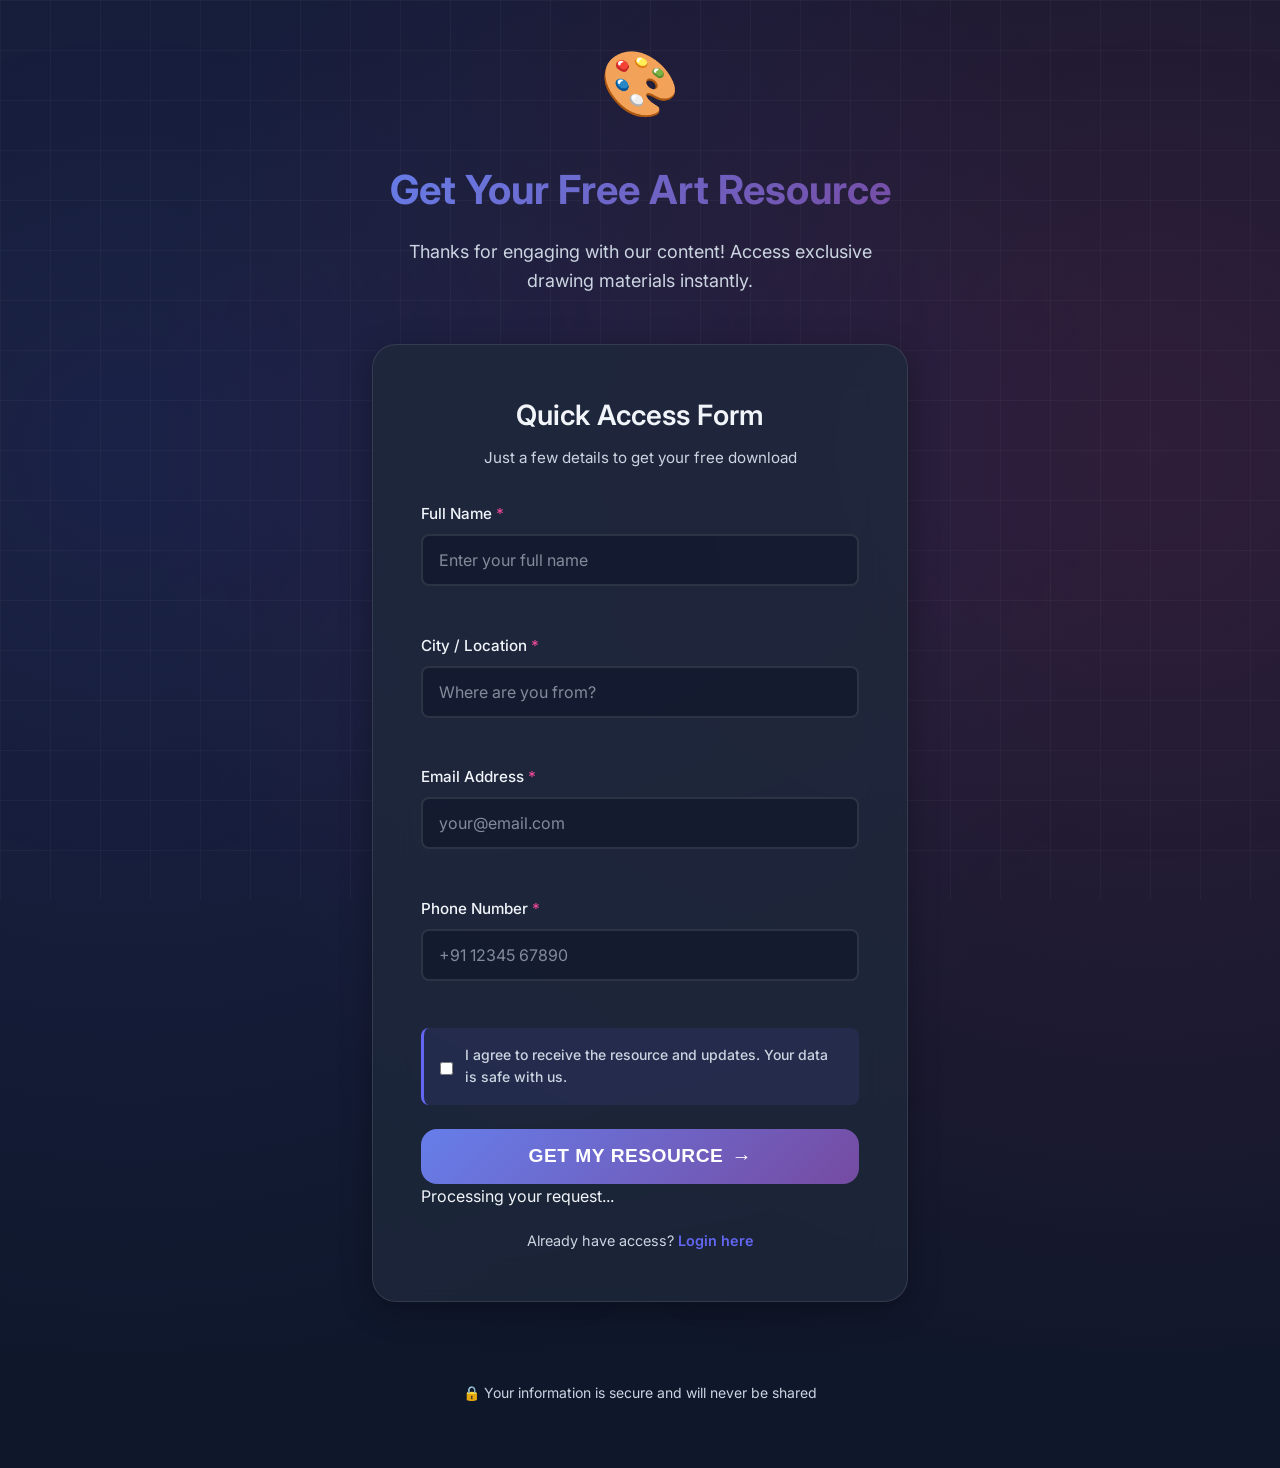
==== commit 47112543: "Partial Update: Validation and Other logic implemented in JS" ====
--- a/index.html
+++ b/index.html
@@ -52,7 +52,9 @@
                         </label>
                         <input type="text" id="name" name="name" required placeholder="Enter your full name"
                             autocomplete="name">
+                        <span class="error-msg" id="nameError"></span>
                     </div>
+
 
                     <div class="form-group">
                         <label for="city">
@@ -61,6 +63,7 @@
                         </label>
                         <input type="text" id="city" name="city" required placeholder="Where are you from?"
                             autocomplete="address-level2">
+                        <span class="error-msg" id="cityError"></span>
                     </div>
 
                     <div class="form-group">
@@ -70,6 +73,7 @@
                         </label>
                         <input type="email" id="email" name="email" required placeholder="your@email.com"
                             autocomplete="email">
+                        <span class="error-msg" id="emailError"></span>
                     </div>
 
                     <div class="form-group">
@@ -79,7 +83,9 @@
                         </label>
                         <input type="tel" id="phone" name="phone" required placeholder="+91 12345 67890"
                             autocomplete="tel">
+                        <span class="error-msg" id="phoneError"></span>
                     </div>
+
 
                     <div class="privacy-notice">
                         <input type="checkbox" id="consent" name="consent" required>
--- a/styles.css
+++ b/styles.css
@@ -1030,4 +1030,27 @@
     .logo-badge {
         font-size: 2.5rem;
     }
-}+}
+
+/* ============================================
+   VALIDATION & DYNAMIC INPUTS
+   ============================================ */
+.error-msg {
+    color: #ef4444;
+    font-size: 0.8rem;
+    margin-top: 4px;
+    display: block;
+    min-height: 1.2rem;
+}
+
+.hidden {
+    display: none !important;
+}
+
+.mt-2 {
+    margin-top: 8px;
+}
+
+input.error, select.error {
+    border-color: #ef4444 !important;
+}
